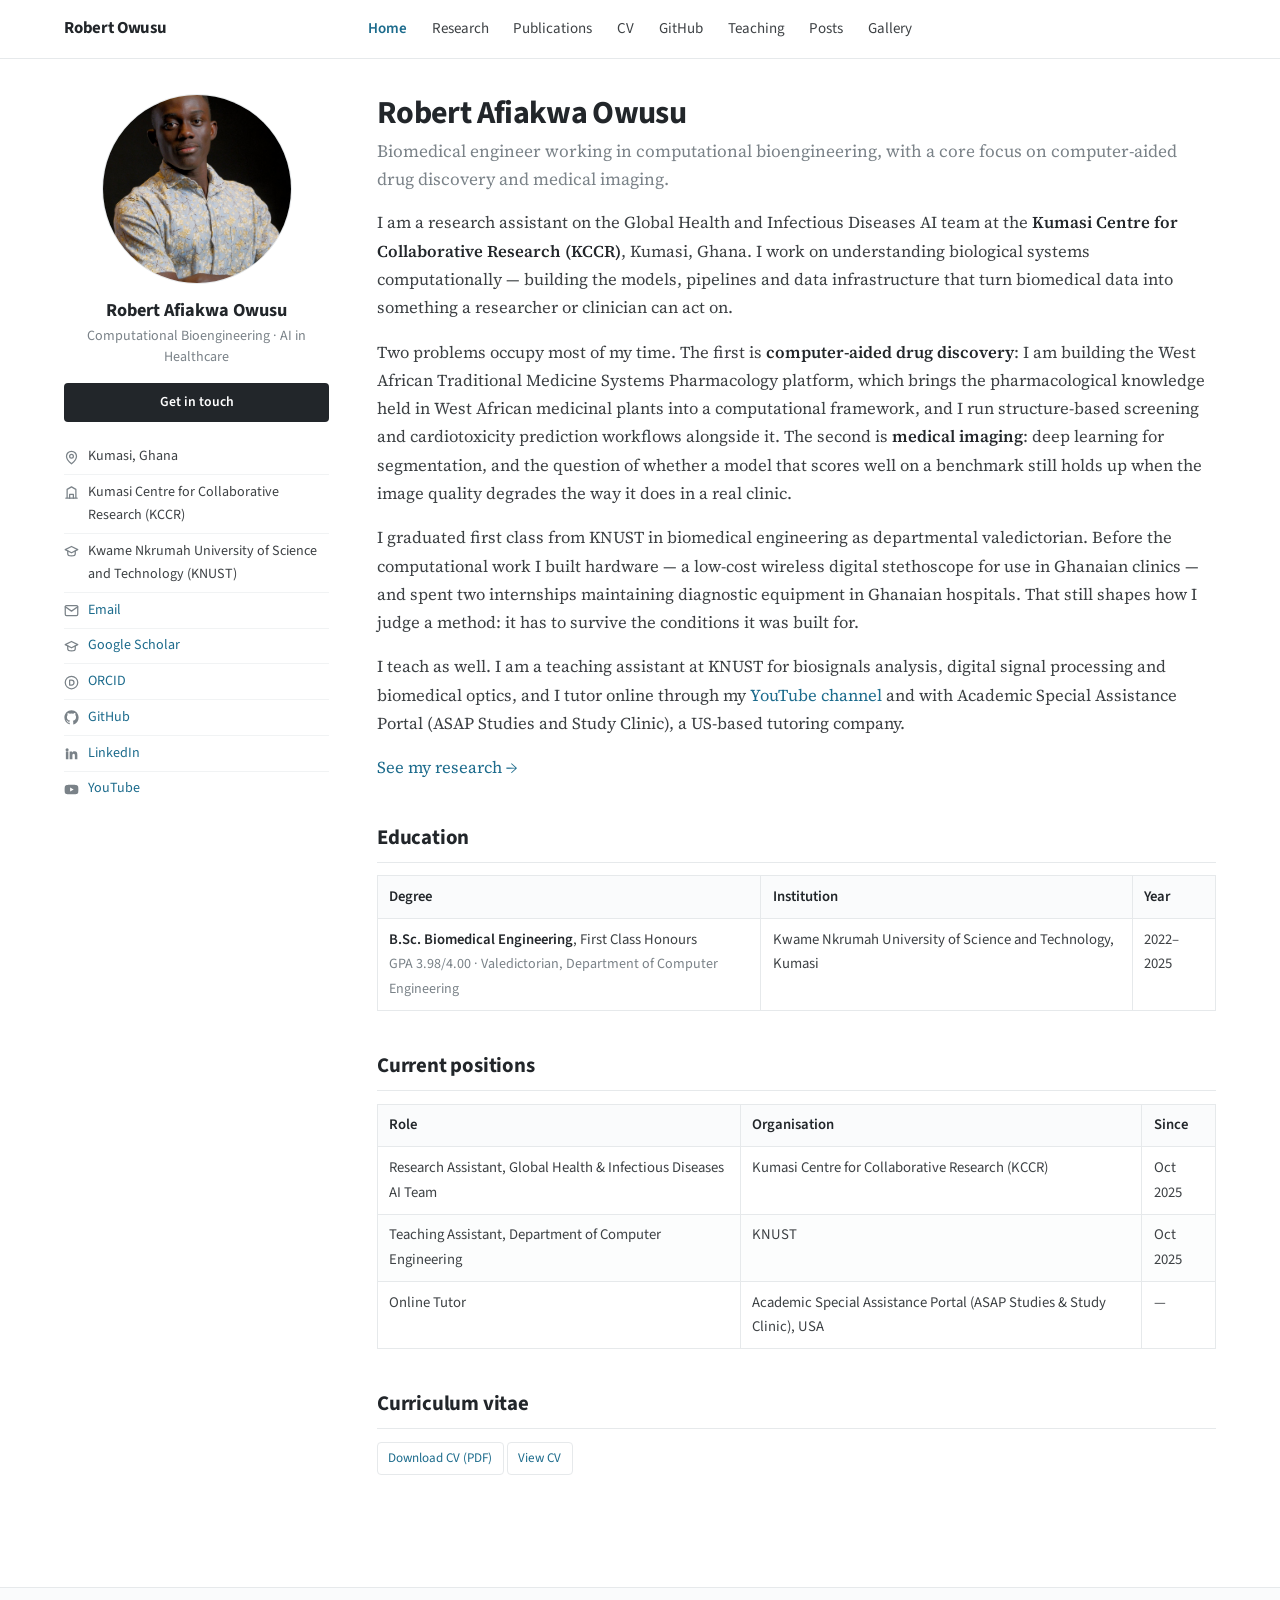
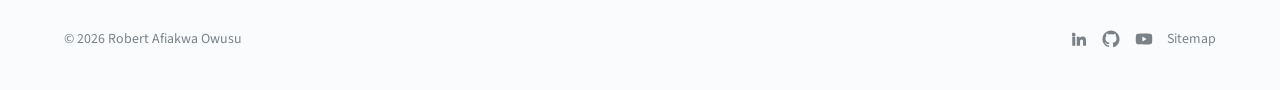
==== index.html @ a3a6f6d8 "Research Portfolio" ====
<!DOCTYPE html>
<html lang="en">
<head>
<meta charset="utf-8">
<meta name="viewport" content="width=device-width, initial-scale=1">
<title>Home · Robert Afiakwa Owusu</title>
<meta name="description" content="Robert Afiakwa Owusu — computational bioengineering, computer-aided drug discovery and medical imaging at KCCR, Kumasi, Ghana.">
<meta name="author" content="Robert Afiakwa Owusu">
<meta property="og:site_name" content="Robert Afiakwa Owusu">
<meta property="og:title" content="Home">
<meta property="og:description" content="Robert Afiakwa Owusu — computational bioengineering, computer-aided drug discovery and medical imaging at KCCR, Kumasi, Ghana.">
<meta property="og:type" content="website">
<meta property="og:image" content="https://raowusu15.github.io/assets/img/headshot.jpg">
<meta name="theme-color" content="#ffffff">
<link rel="icon" href="assets/img/headshot.jpg">
<link rel="preconnect" href="https://fonts.googleapis.com">
<link rel="preconnect" href="https://fonts.gstatic.com" crossorigin>
<link href="https://fonts.googleapis.com/css2?family=Source+Sans+3:wght@400;600;700&family=Source+Serif+4:opsz,wght@8..60,400;8..60,600&display=swap" rel="stylesheet">
<link rel="stylesheet" href="assets/css/style.css">
</head>
<body data-root="">
<a class="skip-link" href="#main">Skip to content</a>

<header class="masthead">
  <div class="masthead__inner">
    <a class="masthead__brand" href="">Robert Owusu</a>
    <nav class="nav" aria-label="Main">
        <a href="" aria-current="page">Home</a>
        <a href="research/">Research</a>
        <a href="publications/">Publications</a>
        <a href="cv/">CV</a>
        <a href="github/">GitHub</a>
        <a href="teaching/">Teaching</a>
        <a href="blog/">Posts</a>
        <a href="gallery/">Gallery</a>
    </nav>
    <button class="nav-toggle" aria-label="Menu" aria-expanded="false">
      <svg width="18" height="18" viewBox="0 0 24 24" fill="none" stroke="currentColor" stroke-width="2" stroke-linecap="round"><path d="M3 6h18M3 12h18M3 18h18"/></svg>
    </button>
  </div>
</header>

<div class="wrap">
      <aside class="author">
        <div class="author__avatar">
          <img src="assets/img/headshot.jpg" alt="Robert Afiakwa Owusu" width="190" height="190">
        </div>
        <div>
          <h2 class="author__name">Robert Afiakwa Owusu</h2>
          <p class="author__role">Computational Bioengineering &middot; AI in Healthcare</p>
          <a class="author__cta" href="mailto:robertowusu118@gmail.com">Get in touch</a>
          <ul class="author__meta">
            <li><svg viewBox="0 0 24 24" fill="none" stroke="currentColor" stroke-width="2" stroke-linecap="round" stroke-linejoin="round"><path d="M20 10c0 6-8 12-8 12s-8-6-8-12a8 8 0 0116 0z"/><circle cx="12" cy="10" r="3"/></svg><span>Kumasi, Ghana</span></li>
            <li><svg viewBox="0 0 24 24" fill="none" stroke="currentColor" stroke-width="2" stroke-linecap="round" stroke-linejoin="round"><path d="M3 21h18M5 21V7l7-4 7 4v14"/><path d="M9 21v-6h6v6"/></svg><span>Kumasi Centre for Collaborative Research (KCCR)</span></li>
            <li><svg viewBox="0 0 24 24" fill="none" stroke="currentColor" stroke-width="2" stroke-linecap="round" stroke-linejoin="round"><path d="M22 9 12 4 2 9l10 5 10-5z"/><path d="M6 11v5c0 1.7 2.7 3 6 3s6-1.3 6-3v-5"/></svg><span>Kwame Nkrumah University of Science and Technology (KNUST)</span></li>
            <li><svg viewBox="0 0 24 24" fill="none" stroke="currentColor" stroke-width="2" stroke-linecap="round" stroke-linejoin="round"><rect x="2" y="4" width="20" height="16" rx="2"/><path d="m2 6 10 7L22 6"/></svg><a href="mailto:robertowusu118@gmail.com">Email</a></li>
            <li><svg viewBox="0 0 24 24" fill="none" stroke="currentColor" stroke-width="2" stroke-linecap="round" stroke-linejoin="round"><path d="M22 9 12 4 2 9l10 5 10-5z"/><path d="M6 11v5c0 1.7 2.7 3 6 3s6-1.3 6-3v-5"/></svg><a href="https://scholar.google.com/citations?user=YOUR_ID" target="_blank" rel="noopener">Google Scholar</a></li>
            <li><svg viewBox="0 0 24 24" fill="none" stroke="currentColor" stroke-width="2" stroke-linecap="round" stroke-linejoin="round"><circle cx="12" cy="12" r="10"/><path d="M9 8v8M9 8h3a4 4 0 010 8H9"/></svg><a href="https://orcid.org/0000-0000-0000-0000" target="_blank" rel="noopener">ORCID</a></li>
            <li><svg viewBox="0 0 24 24" fill="currentColor"><path d="M12 .5C5.7.5.6 5.6.6 12c0 5 3.3 9.3 7.8 10.8.6.1.8-.2.8-.6v-2c-3.2.7-3.9-1.5-3.9-1.5-.5-1.3-1.3-1.7-1.3-1.7-1-.7.1-.7.1-.7 1.1.1 1.7 1.2 1.7 1.2 1 1.8 2.7 1.3 3.4 1 .1-.7.4-1.3.7-1.6-2.6-.3-5.3-1.3-5.3-5.8 0-1.3.5-2.3 1.2-3.2 0-.3-.5-1.5.1-3.1 0 0 1-.3 3.2 1.2a11 11 0 015.8 0C17.1 4.6 18 4.9 18 4.9c.6 1.6.2 2.8.1 3.1.8.9 1.2 1.9 1.2 3.2 0 4.5-2.7 5.5-5.3 5.8.4.4.8 1.1.8 2.2v3.3c0 .3.2.7.8.6 4.5-1.5 7.8-5.8 7.8-10.8C23.4 5.6 18.3.5 12 .5z"/></svg><a href="https://github.com/raowusu15" target="_blank" rel="noopener">GitHub</a></li>
            <li><svg viewBox="0 0 24 24" fill="currentColor"><path d="M4.98 3.5a2.5 2.5 0 11-.02 5 2.5 2.5 0 01.02-5zM3 8.98h4V21H3zM9 8.98h3.8v1.64h.06c.53-1 1.83-2.06 3.76-2.06 4.02 0 4.76 2.65 4.76 6.1V21h-4v-5.5c0-1.31-.02-3-1.83-3-1.83 0-2.11 1.43-2.11 2.9V21H9z"/></svg><a href="https://www.linkedin.com/in/robertowusu1" target="_blank" rel="noopener">LinkedIn</a></li>
            <li><svg viewBox="0 0 24 24" fill="currentColor"><path d="M23 12s0-3.4-.4-5a2.9 2.9 0 00-2-2C18.8 4.5 12 4.5 12 4.5s-6.8 0-8.6.5a2.9 2.9 0 00-2 2C1 8.6 1 12 1 12s0 3.4.4 5a2.9 2.9 0 002 2c1.8.5 8.6.5 8.6.5s6.8 0 8.6-.5a2.9 2.9 0 002-2c.4-1.6.4-5 .4-5zM9.8 15.3V8.7l5.7 3.3z"/></svg><a href="https://youtube.com/@calculusfamily7274" target="_blank" rel="noopener">YouTube</a></li>
          </ul>
        </div>
      </aside>
  <main class="content" id="main">
    <h1 class="page-title">Robert Afiakwa Owusu</h1>
    <p class="page-lede">Biomedical engineer working in computational bioengineering, with a core focus on
      computer-aided drug discovery and medical imaging.</p>

    <div class="prose-serif">
      <p>I am a research assistant on the Global Health and Infectious Diseases AI team at the
        <strong>Kumasi Centre for Collaborative Research (KCCR)</strong>, Kumasi, Ghana. I work on
        understanding biological systems computationally &mdash; building the models, pipelines and data
        infrastructure that turn biomedical data into something a researcher or clinician can act on.</p>

      <p>Two problems occupy most of my time. The first is <strong>computer-aided drug discovery</strong>:
        I am building the West African Traditional Medicine Systems Pharmacology platform, which brings the
        pharmacological knowledge held in West African medicinal plants into a computational framework, and
        I run structure-based screening and cardiotoxicity prediction workflows alongside it. The second is
        <strong>medical imaging</strong>: deep learning for segmentation, and the question of whether a model
        that scores well on a benchmark still holds up when the image quality degrades the way it does in a
        real clinic.</p>

      <p>I graduated first class from KNUST in biomedical engineering as departmental valedictorian. Before
        the computational work I built hardware &mdash; a low-cost wireless digital stethoscope for use in
        Ghanaian clinics &mdash; and spent two internships maintaining diagnostic equipment in Ghanaian
        hospitals. That still shapes how I judge a method: it has to survive the conditions it was built for.</p>

      <p>I teach as well. I am a teaching assistant at KNUST for biosignals analysis, digital signal
        processing and biomedical optics, and I tutor online through my
        <a href="https://youtube.com/@calculusfamily7274" target="_blank" rel="noopener">YouTube channel</a>
        and with Academic Special Assistance Portal (ASAP Studies and Study Clinic), a US-based tutoring company.</p>

      <p><a href="research/">See my research &rarr;</a></p>
    </div>

    <h2>Education</h2>
    <div class="table-wrap">
      <table>
        <thead><tr><th>Degree</th><th>Institution</th><th>Year</th></tr></thead>
        <tbody>
          <tr>
            <td><strong>B.Sc. Biomedical Engineering</strong>, First Class Honours<br>
              <span style="color:#7a8288;font-size:.88rem;">GPA 3.98/4.00 &middot; Valedictorian, Department of Computer Engineering</span></td>
            <td>Kwame Nkrumah University of Science and Technology, Kumasi</td>
            <td>2022&ndash;2025</td>
          </tr>
        </tbody>
      </table>
    </div>

    <h2>Current positions</h2>
    <div class="table-wrap">
      <table>
        <thead><tr><th>Role</th><th>Organisation</th><th>Since</th></tr></thead>
        <tbody>
          <tr><td>Research Assistant, Global Health &amp; Infectious Diseases AI Team</td><td>Kumasi Centre for Collaborative Research (KCCR)</td><td>Oct 2025</td></tr>
          <tr><td>Teaching Assistant, Department of Computer Engineering</td><td>KNUST</td><td>Oct 2025</td></tr>
          <tr><td>Online Tutor</td><td>Academic Special Assistance Portal (ASAP Studies &amp; Study Clinic), USA</td><td>&mdash;</td></tr>
        </tbody>
      </table>
    </div>

    <h2>Curriculum vitae</h2>
    <p><a class="pill" href="files/Robert_Owusu_CV.pdf" target="_blank" rel="noopener">Download CV (PDF)</a>
       <a class="pill" href="cv/">View CV</a></p>

  </main>
</div>

<footer class="footer">
  <div class="footer__inner">
    <p>&copy; <span id="year">2026</span> Robert Afiakwa Owusu</p>
    <div class="footer__social">
      <a href="https://www.linkedin.com/in/robertowusu1" target="_blank" rel="noopener" aria-label="LinkedIn"><svg viewBox="0 0 24 24" fill="currentColor"><path d="M4.98 3.5a2.5 2.5 0 11-.02 5 2.5 2.5 0 01.02-5zM3 8.98h4V21H3zM9 8.98h3.8v1.64h.06c.53-1 1.83-2.06 3.76-2.06 4.02 0 4.76 2.65 4.76 6.1V21h-4v-5.5c0-1.31-.02-3-1.83-3-1.83 0-2.11 1.43-2.11 2.9V21H9z"/></svg></a>
      <a href="https://github.com/raowusu15" target="_blank" rel="noopener" aria-label="GitHub"><svg viewBox="0 0 24 24" fill="currentColor"><path d="M12 .5C5.7.5.6 5.6.6 12c0 5 3.3 9.3 7.8 10.8.6.1.8-.2.8-.6v-2c-3.2.7-3.9-1.5-3.9-1.5-.5-1.3-1.3-1.7-1.3-1.7-1-.7.1-.7.1-.7 1.1.1 1.7 1.2 1.7 1.2 1 1.8 2.7 1.3 3.4 1 .1-.7.4-1.3.7-1.6-2.6-.3-5.3-1.3-5.3-5.8 0-1.3.5-2.3 1.2-3.2 0-.3-.5-1.5.1-3.1 0 0 1-.3 3.2 1.2a11 11 0 015.8 0C17.1 4.6 18 4.9 18 4.9c.6 1.6.2 2.8.1 3.1.8.9 1.2 1.9 1.2 3.2 0 4.5-2.7 5.5-5.3 5.8.4.4.8 1.1.8 2.2v3.3c0 .3.2.7.8.6 4.5-1.5 7.8-5.8 7.8-10.8C23.4 5.6 18.3.5 12 .5z"/></svg></a>
      <a href="https://youtube.com/@calculusfamily7274" target="_blank" rel="noopener" aria-label="YouTube"><svg viewBox="0 0 24 24" fill="currentColor"><path d="M23 12s0-3.4-.4-5a2.9 2.9 0 00-2-2C18.8 4.5 12 4.5 12 4.5s-6.8 0-8.6.5a2.9 2.9 0 00-2 2C1 8.6 1 12 1 12s0 3.4.4 5a2.9 2.9 0 002 2c1.8.5 8.6.5 8.6.5s6.8 0 8.6-.5a2.9 2.9 0 002-2c.4-1.6.4-5 .4-5zM9.8 15.3V8.7l5.7 3.3z"/></svg></a>
      <a href="sitemap/">Sitemap</a>
    </div>
  </div>
</footer>

<script src="assets/js/site.js"></script>
</body>
</html>
---- assets/css/style.css ----
/* ==========================================================================
   Robert Afiakwa Owusu — personal academic site
   Light academic layout: sticky masthead + sticky author sidebar + content.
   ========================================================================== */

:root{
  --bg:#ffffff;
  --bg-soft:#fafbfc;
  --text:#3d4144;
  --text-strong:#22262a;
  --muted:#7a8288;
  --border:#e6e9eb;
  --border-soft:#f1f3f4;
  --link:#1c6b8c;
  --link-hover:#12495f;
  --accent:#0f5c4a;
  --radius:4px;
  --sidebar-w:265px;
  --max:1200px;
  --masthead-h:58px;
  --font-ui:"Source Sans 3","Source Sans Pro",-apple-system,BlinkMacSystemFont,"Segoe UI",Helvetica,Arial,sans-serif;
  --font-serif:"Source Serif 4",Georgia,"Times New Roman",serif;
}

*,*::before,*::after{box-sizing:border-box;}

html{-webkit-text-size-adjust:100%;scroll-behavior:smooth;}

body{
  margin:0;
  background:var(--bg);
  color:var(--text);
  font-family:var(--font-ui);
  font-size:16px;
  line-height:1.65;
  -webkit-font-smoothing:antialiased;
}

img{max-width:100%;height:auto;display:block;}

a{color:var(--link);text-decoration:none;}
a:hover{color:var(--link-hover);text-decoration:underline;}

:focus-visible{outline:2px solid var(--link);outline-offset:2px;}

.skip-link{
  position:absolute;left:-9999px;top:0;background:var(--text-strong);color:#fff;
  padding:.6rem 1rem;z-index:200;
}
.skip-link:focus{left:0;}

/* ---------------------------------------------------------------- masthead */
.masthead{
  position:sticky;top:0;z-index:100;
  background:rgba(255,255,255,.96);
  backdrop-filter:saturate(180%) blur(8px);
  border-bottom:1px solid var(--border);
}
.masthead__inner{
  max-width:var(--max);margin:0 auto;padding:0 1.5rem;
  height:var(--masthead-h);
  display:grid;grid-template-columns:1fr auto 1fr;align-items:center;gap:1rem;
}
.masthead__brand{justify-self:start;}
.masthead__inner .nav{justify-self:center;}
.masthead__inner .nav-toggle{justify-self:end;}
.masthead__brand{
  font-weight:700;font-size:1.05rem;letter-spacing:-.01em;color:var(--text-strong);
  text-decoration:none;white-space:nowrap;
}
.masthead__brand:hover{color:var(--link);text-decoration:none;}

.nav{display:flex;align-items:center;gap:.15rem;}
.nav a{
  color:var(--text);font-size:.94rem;font-weight:400;
  padding:.45rem .7rem;border-radius:var(--radius);text-decoration:none;
  white-space:nowrap;
}
.nav a:hover{background:var(--border-soft);color:var(--link);text-decoration:none;}
.nav a[aria-current="page"]{color:var(--link);font-weight:600;}

.nav-toggle{
  display:none;background:none;border:1px solid var(--border);border-radius:var(--radius);
  padding:.4rem .55rem;cursor:pointer;color:var(--text-strong);
}

/* ------------------------------------------------------------------ layout */
.wrap{
  max-width:var(--max);margin:0 auto;padding:2.2rem 1.5rem 4rem;
  display:grid;grid-template-columns:var(--sidebar-w) 1fr;gap:3rem;
  align-items:start;
}

/* ----------------------------------------------------------- author sidebar */
.author{position:sticky;top:calc(var(--masthead-h) + 1.75rem);}
.author__avatar img{
  width:190px;height:190px;object-fit:cover;border-radius:50%;
  border:1px solid var(--border);margin:0 auto .95rem;
}
.author__name{
  font-size:1.14rem;font-weight:700;color:var(--text-strong);
  margin:0 0 .2rem;line-height:1.3;text-align:center;
}
.author__role{
  font-size:.88rem;color:var(--muted);margin:0 0 1rem;text-align:center;line-height:1.45;
}
.author__cta{
  display:block;text-align:center;background:var(--text-strong);color:#fff;
  font-size:.86rem;font-weight:600;padding:.5rem 1rem;border-radius:var(--radius);
  text-decoration:none;margin-bottom:1.1rem;
}
.author__cta:hover{background:var(--accent);color:#fff;text-decoration:none;}

.author__meta{list-style:none;margin:0;padding:0;font-size:.88rem;}
.author__meta li{
  display:flex;align-items:flex-start;gap:.55rem;
  padding:.36rem 0;color:var(--text);
}
.author__meta li + li{border-top:1px solid var(--border-soft);}
.author__meta svg{width:15px;height:15px;flex:0 0 15px;margin-top:.28rem;color:var(--muted);}
.author__meta a{word-break:break-word;}

/* ----------------------------------------------------------------- content */
.content{min-width:0;}

.page-title{
  font-size:2rem;font-weight:700;line-height:1.2;letter-spacing:-.02em;
  color:var(--text-strong);margin:0 0 .35rem;
}
.page-lede{
  font-family:var(--font-serif);font-size:1.08rem;color:var(--muted);
  margin:0 0 1.6rem;line-height:1.6;
}
.rule{border:0;border-top:1px solid var(--border);margin:2.2rem 0;}

.content h2{
  font-size:1.3rem;font-weight:700;color:var(--text-strong);
  margin:2.4rem 0 .8rem;padding-bottom:.4rem;border-bottom:1px solid var(--border);
  letter-spacing:-.01em;
}
.content h3{font-size:1.05rem;font-weight:700;color:var(--text-strong);margin:1.6rem 0 .45rem;}
.content h4{font-size:.95rem;font-weight:700;color:var(--text-strong);margin:1.1rem 0 .3rem;}
.content p{margin:0 0 1rem;}
.content ul,.content ol{margin:0 0 1rem;padding-left:1.3rem;}
.content li{margin-bottom:.35rem;}
.content strong{color:var(--text-strong);font-weight:600;}

.prose-serif{font-family:var(--font-serif);font-size:1.04rem;line-height:1.7;}

/* --------------------------------------------------------------- research  */
.areas{display:grid;grid-template-columns:repeat(2,1fr);gap:1rem;margin:1.2rem 0 0;}
.area{
  border:1px solid var(--border);border-radius:var(--radius);overflow:hidden;
  background:var(--bg);transition:border-color .18s ease, transform .18s ease;
}
.area:hover{border-color:var(--link);transform:translateY(-2px);}
.area__img{aspect-ratio:16/9;overflow:hidden;background:var(--bg-soft);}
.area__img img{width:100%;height:100%;object-fit:cover;}
.area__body{padding:.85rem 1rem 1rem;}
.area__body h3{margin:0 0 .3rem;font-size:1rem;color:var(--text-strong);}
.area__body p{margin:0;font-size:.9rem;color:var(--muted);line-height:1.55;}
.area__sub{list-style:none;margin:.6rem 0 0;padding:0;}
.area__sub li{
  font-size:.86rem;color:var(--text);margin:0;padding:.28rem 0 .28rem .85rem;
  position:relative;line-height:1.45;
}
.area__sub li::before{
  content:"";position:absolute;left:0;top:.72em;
  width:4px;height:4px;border-radius:50%;background:var(--accent);
}
.area__sub li strong{color:var(--text-strong);font-weight:600;}
.area--wide{grid-column:1 / -1;}
.area__training{
  margin-top:.7rem;padding-top:.6rem;border-top:1px solid var(--border-soft);
  font-size:.82rem;color:var(--muted);
}
.area__training a{font-weight:600;}

/* ----------------------------------------------------------------- tables  */
.table-wrap{overflow-x:auto;margin:0 0 1.2rem;}
table{border-collapse:collapse;width:100%;font-size:.92rem;}
th,td{border:1px solid var(--border);padding:.55rem .7rem;text-align:left;vertical-align:top;}
th{background:var(--bg-soft);font-weight:600;color:var(--text-strong);white-space:nowrap;}
tbody tr:nth-child(even){background:#fcfdfd;}

/* -------------------------------------------------------------- list items */
.entry{padding:1.1rem 0;border-bottom:1px solid var(--border-soft);}
.entry:first-of-type{padding-top:.4rem;}
.entry__title{font-size:1.02rem;font-weight:700;color:var(--text-strong);margin:0 0 .25rem;line-height:1.4;}
.entry__title a{color:var(--text-strong);}
.entry__title a:hover{color:var(--link);}
.entry__meta{font-size:.87rem;color:var(--muted);margin:0 0 .4rem;}
.entry__venue{font-style:italic;}
.entry__desc{font-size:.93rem;margin:0 0 .5rem;}
.entry__links{display:flex;flex-wrap:wrap;gap:.4rem;}

.tag{
  display:inline-block;font-size:.74rem;font-weight:600;letter-spacing:.04em;
  text-transform:uppercase;padding:.16rem .5rem;border-radius:2px;
  background:var(--bg-soft);border:1px solid var(--border);color:var(--muted);
}
.tag--live{background:#eef7f2;border-color:#cde6da;color:var(--accent);}
.tag--prep{background:#fdf6ec;border-color:#f0e0c6;color:#8a6321;}

.pill{
  display:inline-block;font-size:.82rem;padding:.3rem .65rem;border-radius:var(--radius);
  border:1px solid var(--border);color:var(--link);text-decoration:none;background:var(--bg);
}
.pill:hover{border-color:var(--link);background:var(--bg-soft);text-decoration:none;}

.year-heading{
  font-size:.82rem;font-weight:700;letter-spacing:.09em;text-transform:uppercase;
  color:var(--muted);margin:2rem 0 .5rem;padding-bottom:.3rem;border-bottom:1px solid var(--border);
}

/* ---------------------------------------------------------------- gallery  */
.album{margin-bottom:2.6rem;}
.album__head h2{margin-bottom:.3rem;}
.album__note{font-size:.93rem;color:var(--muted);margin:0 0 1rem;}
.grid-photos{
  display:grid;grid-template-columns:repeat(auto-fill,minmax(190px,1fr));gap:.7rem;
}
.photo{
  border:1px solid var(--border);border-radius:var(--radius);overflow:hidden;
  aspect-ratio:1/1;background:var(--bg-soft);cursor:zoom-in;padding:0;
}
.photo img{
  width:100%;height:100%;object-fit:cover;
  transition:transform .3s ease,opacity .2s ease;
}
.photo:hover img{transform:scale(1.05);opacity:.92;}

.lightbox{
  position:fixed;inset:0;background:rgba(15,18,20,.94);z-index:300;
  display:none;align-items:center;justify-content:center;padding:2rem;
}
.lightbox[open],.lightbox.is-open{display:flex;}
.lightbox img{max-width:100%;max-height:86vh;border-radius:var(--radius);}
.lightbox__close{
  position:absolute;top:1rem;right:1.25rem;background:none;border:0;color:#fff;
  font-size:2.2rem;line-height:1;cursor:pointer;padding:.2rem .5rem;
}
.lightbox__cap{
  position:absolute;bottom:1.2rem;left:0;right:0;text-align:center;color:#e8ebed;font-size:.9rem;
}

/* ------------------------------------------------------------------ notes  */
.callout{
  border-left:3px solid var(--accent);background:var(--bg-soft);
  padding:.85rem 1.1rem;margin:1.2rem 0;font-size:.92rem;border-radius:0 var(--radius) var(--radius) 0;
}
.callout p:last-child{margin-bottom:0;}

.empty{
  border:1px dashed var(--border);border-radius:var(--radius);
  padding:2rem 1.5rem;text-align:center;color:var(--muted);font-size:.94rem;
}

/* ----------------------------------------------------------------- footer  */
.footer{border-top:1px solid var(--border);background:var(--bg-soft);margin-top:2rem;}
.footer__inner{
  max-width:var(--max);margin:0 auto;padding:1.6rem 1.5rem;
  display:flex;flex-wrap:wrap;gap:1rem;align-items:center;justify-content:space-between;
  font-size:.87rem;color:var(--muted);
}
.footer__social{display:flex;gap:.9rem;align-items:center;}
.footer__social a{color:var(--muted);display:inline-flex;}
.footer__social a:hover{color:var(--link);}
.footer__social svg{width:18px;height:18px;}

/* -------------------------------------------------------------- responsive */
@media (max-width:980px){
  .wrap{grid-template-columns:1fr;gap:2rem;padding-top:1.6rem;}
  .author{position:static;display:grid;grid-template-columns:150px 1fr;gap:1.4rem;align-items:start;
          padding-bottom:1.5rem;border-bottom:1px solid var(--border);}
  .author__avatar img{width:150px;height:150px;margin:0;}
  .author__name,.author__role{text-align:left;}
  .author__cta{display:inline-block;}
  .areas{grid-template-columns:1fr;}
}

@media (max-width:720px){
  .nav{
    display:none;position:absolute;top:var(--masthead-h);left:0;right:0;
    flex-direction:column;align-items:stretch;gap:0;
    background:#fff;border-bottom:1px solid var(--border);padding:.4rem .8rem .8rem;
    box-shadow:0 8px 24px rgba(0,0,0,.06);
  }
  .nav.is-open{display:flex;}
  .nav a{padding:.6rem .5rem;border-bottom:1px solid var(--border-soft);border-radius:0;}
  .nav-toggle{display:inline-flex;}
  .author{grid-template-columns:1fr;}
  .author__avatar img{width:130px;height:130px;}
  .page-title{font-size:1.6rem;}
  .grid-photos{grid-template-columns:repeat(auto-fill,minmax(140px,1fr));}
}

@media (prefers-reduced-motion:reduce){
  *{animation:none !important;transition:none !important;scroll-behavior:auto !important;}
}

@media print{
  .masthead,.footer,.author__cta,.nav-toggle{display:none !important;}
  .wrap{grid-template-columns:1fr;padding:0;}
  a{color:#000;text-decoration:none;}
}


/* ---------------------------------------------------- research page (v2) */
.research-areas{
  display:grid;grid-template-columns:repeat(3,1fr);gap:1.1rem;margin:1.2rem 0 0;
}
.rarea{
  border:1px solid var(--border);border-radius:var(--radius);overflow:hidden;
  background:var(--bg);transition:border-color .18s ease, transform .18s ease;
}
.rarea:hover{border-color:var(--link);transform:translateY(-2px);}
.rarea__img{aspect-ratio:16/10;overflow:hidden;background:var(--bg-soft);}
.rarea__img img{width:100%;height:100%;object-fit:cover;}
.rarea__body{padding:.85rem 1rem 1rem;}
.rarea__body h3{margin:0 0 .3rem;font-size:1rem;color:var(--text-strong);line-height:1.35;}
.rarea__body p{margin:0;font-size:.88rem;color:var(--muted);line-height:1.55;}

/* active research blocks */
.active-block{
  border:1px solid var(--border);border-radius:var(--radius);overflow:hidden;
  background:var(--bg);margin-bottom:1.6rem;
}
.active-block__img{
  width:100%;max-height:300px;overflow:hidden;background:var(--bg-soft);
  border-bottom:1px solid var(--border);
}
.active-block__img img{width:100%;height:100%;object-fit:cover;display:block;}
.active-block__body{padding:1.1rem 1.3rem 1.3rem;}
.active-block__body h3{
  margin:0 0 .2rem;font-size:1.12rem;color:var(--text-strong);letter-spacing:-.01em;
}
.active-block__lede{
  margin:0 0 .9rem;font-size:.92rem;color:var(--muted);line-height:1.6;
}
.work-list{list-style:none;margin:0;padding:0;}
.work-list li{
  position:relative;padding:.5rem 0 .5rem 1.05rem;font-size:.93rem;line-height:1.55;
  border-top:1px solid var(--border-soft);
}
.work-list li:first-child{border-top:0;}
.work-list li::before{
  content:"";position:absolute;left:0;top:1.05em;
  width:5px;height:5px;border-radius:50%;background:var(--accent);
}
.work-list strong{color:var(--text-strong);font-weight:600;}
.work-list .work-meta{display:block;font-size:.83rem;color:var(--muted);margin-top:.12rem;}

@media (max-width:980px){
  .research-areas{grid-template-columns:1fr;}
}
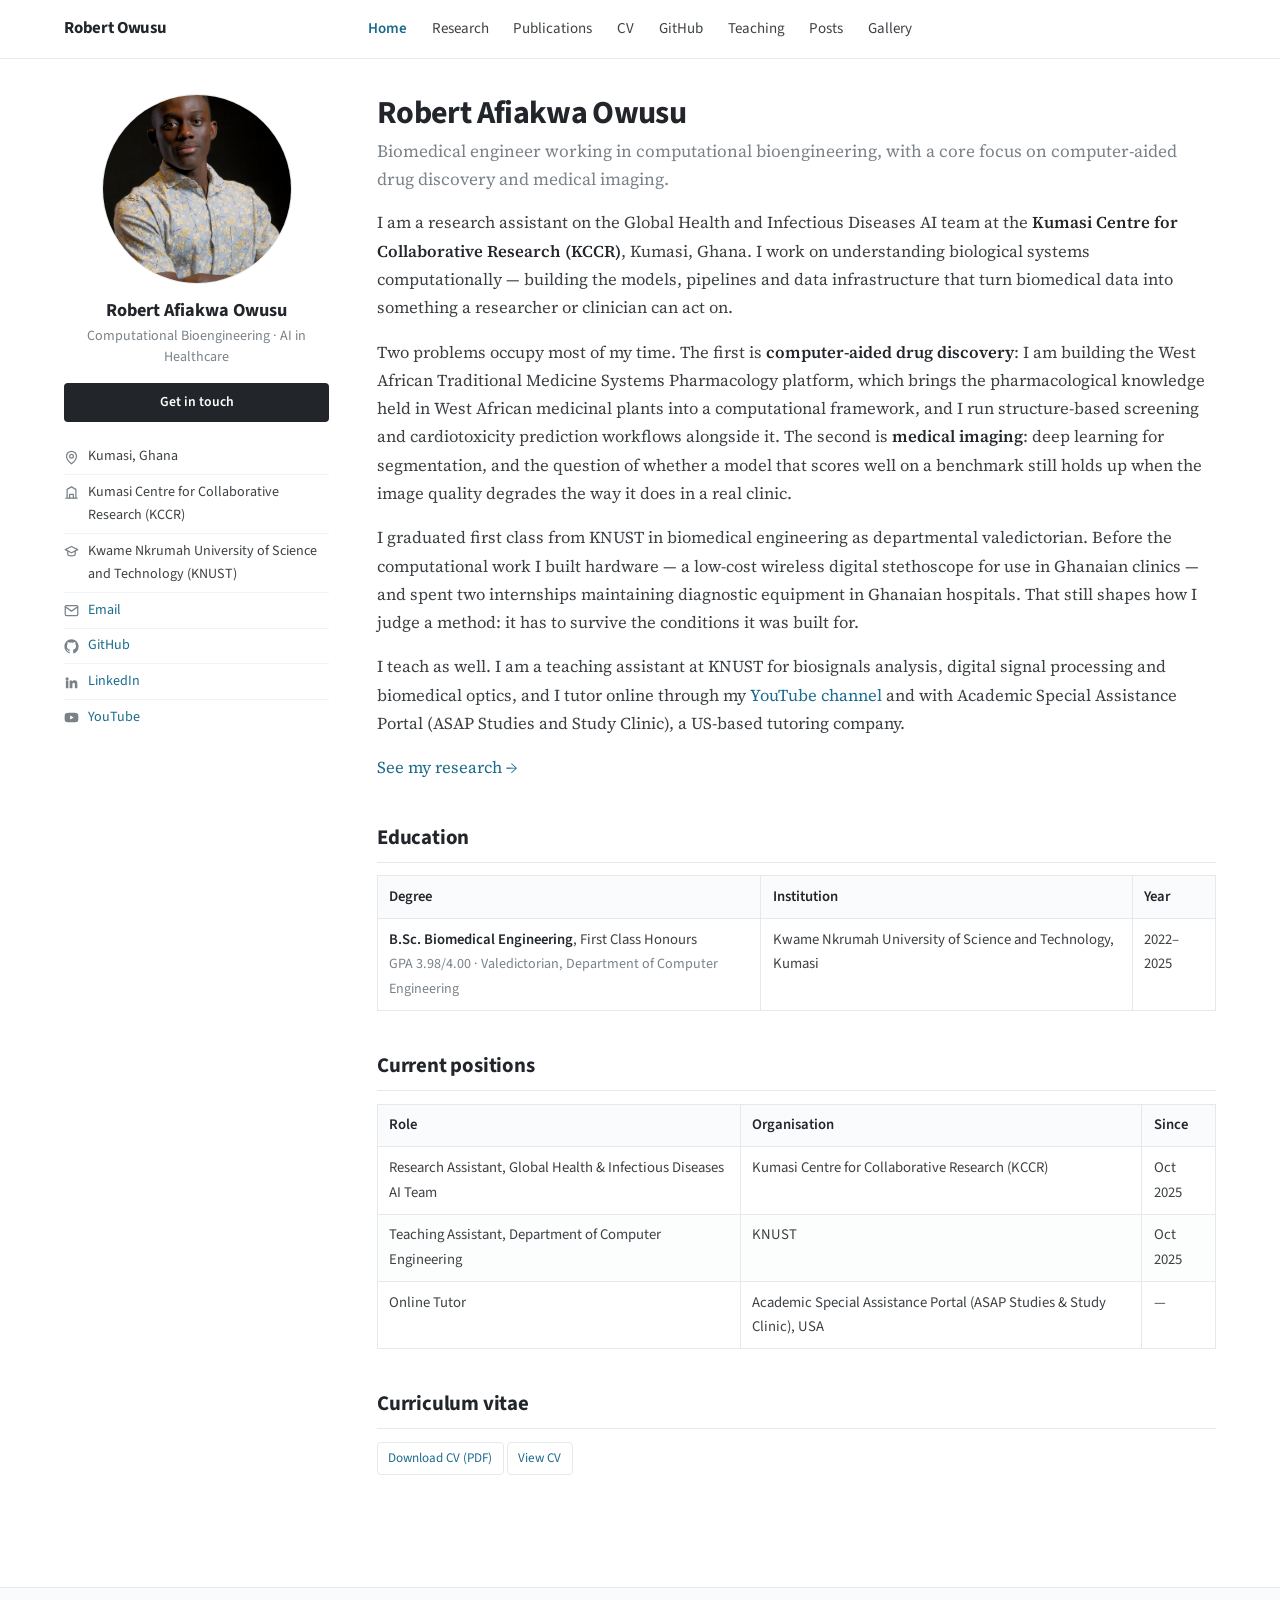
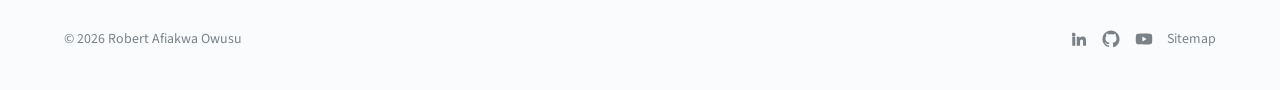
==== commit bb567013: "Imroved" ====
--- a/index.html
+++ b/index.html
@@ -54,8 +54,6 @@
             <li><svg viewBox="0 0 24 24" fill="none" stroke="currentColor" stroke-width="2" stroke-linecap="round" stroke-linejoin="round"><path d="M3 21h18M5 21V7l7-4 7 4v14"/><path d="M9 21v-6h6v6"/></svg><span>Kumasi Centre for Collaborative Research (KCCR)</span></li>
             <li><svg viewBox="0 0 24 24" fill="none" stroke="currentColor" stroke-width="2" stroke-linecap="round" stroke-linejoin="round"><path d="M22 9 12 4 2 9l10 5 10-5z"/><path d="M6 11v5c0 1.7 2.7 3 6 3s6-1.3 6-3v-5"/></svg><span>Kwame Nkrumah University of Science and Technology (KNUST)</span></li>
             <li><svg viewBox="0 0 24 24" fill="none" stroke="currentColor" stroke-width="2" stroke-linecap="round" stroke-linejoin="round"><rect x="2" y="4" width="20" height="16" rx="2"/><path d="m2 6 10 7L22 6"/></svg><a href="mailto:robertowusu118@gmail.com">Email</a></li>
-            <li><svg viewBox="0 0 24 24" fill="none" stroke="currentColor" stroke-width="2" stroke-linecap="round" stroke-linejoin="round"><path d="M22 9 12 4 2 9l10 5 10-5z"/><path d="M6 11v5c0 1.7 2.7 3 6 3s6-1.3 6-3v-5"/></svg><a href="https://scholar.google.com/citations?user=YOUR_ID" target="_blank" rel="noopener">Google Scholar</a></li>
-            <li><svg viewBox="0 0 24 24" fill="none" stroke="currentColor" stroke-width="2" stroke-linecap="round" stroke-linejoin="round"><circle cx="12" cy="12" r="10"/><path d="M9 8v8M9 8h3a4 4 0 010 8H9"/></svg><a href="https://orcid.org/0000-0000-0000-0000" target="_blank" rel="noopener">ORCID</a></li>
             <li><svg viewBox="0 0 24 24" fill="currentColor"><path d="M12 .5C5.7.5.6 5.6.6 12c0 5 3.3 9.3 7.8 10.8.6.1.8-.2.8-.6v-2c-3.2.7-3.9-1.5-3.9-1.5-.5-1.3-1.3-1.7-1.3-1.7-1-.7.1-.7.1-.7 1.1.1 1.7 1.2 1.7 1.2 1 1.8 2.7 1.3 3.4 1 .1-.7.4-1.3.7-1.6-2.6-.3-5.3-1.3-5.3-5.8 0-1.3.5-2.3 1.2-3.2 0-.3-.5-1.5.1-3.1 0 0 1-.3 3.2 1.2a11 11 0 015.8 0C17.1 4.6 18 4.9 18 4.9c.6 1.6.2 2.8.1 3.1.8.9 1.2 1.9 1.2 3.2 0 4.5-2.7 5.5-5.3 5.8.4.4.8 1.1.8 2.2v3.3c0 .3.2.7.8.6 4.5-1.5 7.8-5.8 7.8-10.8C23.4 5.6 18.3.5 12 .5z"/></svg><a href="https://github.com/raowusu15" target="_blank" rel="noopener">GitHub</a></li>
             <li><svg viewBox="0 0 24 24" fill="currentColor"><path d="M4.98 3.5a2.5 2.5 0 11-.02 5 2.5 2.5 0 01.02-5zM3 8.98h4V21H3zM9 8.98h3.8v1.64h.06c.53-1 1.83-2.06 3.76-2.06 4.02 0 4.76 2.65 4.76 6.1V21h-4v-5.5c0-1.31-.02-3-1.83-3-1.83 0-2.11 1.43-2.11 2.9V21H9z"/></svg><a href="https://www.linkedin.com/in/robertowusu1" target="_blank" rel="noopener">LinkedIn</a></li>
             <li><svg viewBox="0 0 24 24" fill="currentColor"><path d="M23 12s0-3.4-.4-5a2.9 2.9 0 00-2-2C18.8 4.5 12 4.5 12 4.5s-6.8 0-8.6.5a2.9 2.9 0 00-2 2C1 8.6 1 12 1 12s0 3.4.4 5a2.9 2.9 0 002 2c1.8.5 8.6.5 8.6.5s6.8 0 8.6-.5a2.9 2.9 0 002-2c.4-1.6.4-5 .4-5zM9.8 15.3V8.7l5.7 3.3z"/></svg><a href="https://youtube.com/@calculusfamily7274" target="_blank" rel="noopener">YouTube</a></li>
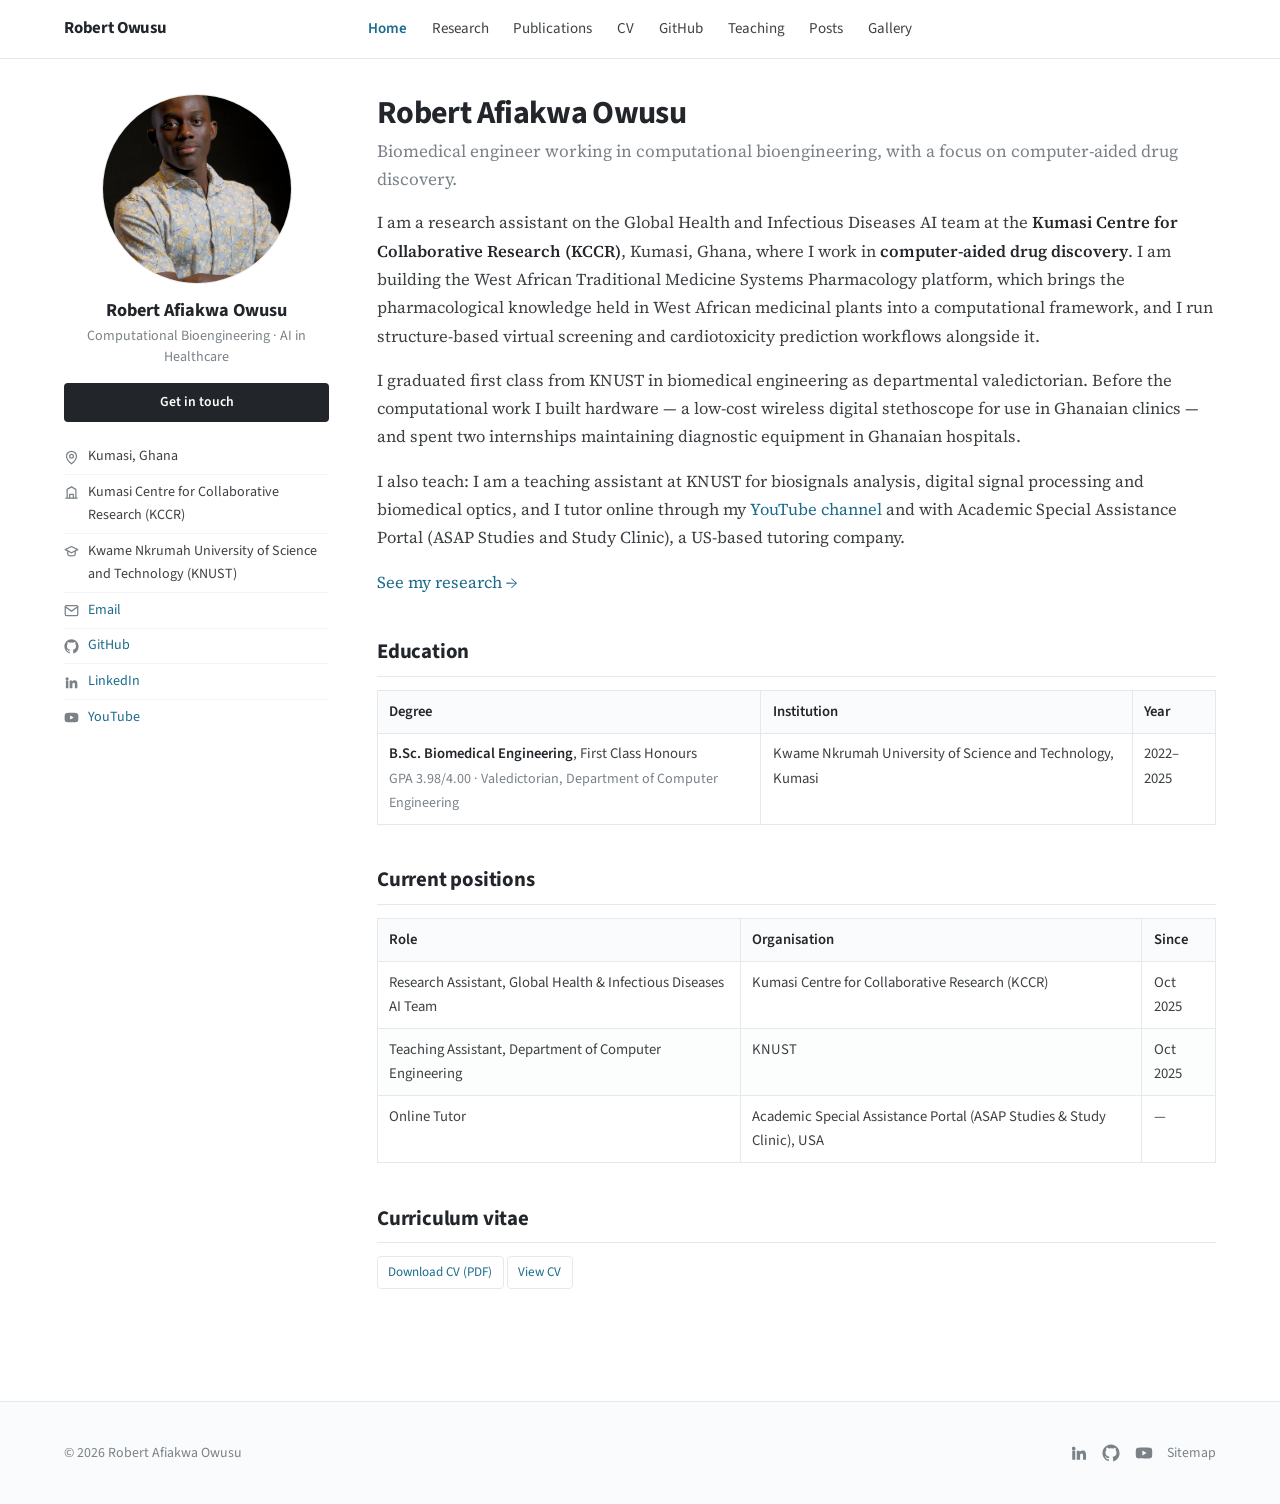
==== commit f0b53232: "Home upgrade" ====
--- a/index.html
+++ b/index.html
@@ -4,11 +4,11 @@
 <meta charset="utf-8">
 <meta name="viewport" content="width=device-width, initial-scale=1">
 <title>Home · Robert Afiakwa Owusu</title>
-<meta name="description" content="Robert Afiakwa Owusu — computational bioengineering, computer-aided drug discovery and medical imaging at KCCR, Kumasi, Ghana.">
+<meta name="description" content="Robert Afiakwa Owusu — computational bioengineering and computer-aided drug discovery at KCCR, Kumasi, Ghana.">
 <meta name="author" content="Robert Afiakwa Owusu">
 <meta property="og:site_name" content="Robert Afiakwa Owusu">
 <meta property="og:title" content="Home">
-<meta property="og:description" content="Robert Afiakwa Owusu — computational bioengineering, computer-aided drug discovery and medical imaging at KCCR, Kumasi, Ghana.">
+<meta property="og:description" content="Robert Afiakwa Owusu — computational bioengineering and computer-aided drug discovery at KCCR, Kumasi, Ghana.">
 <meta property="og:type" content="website">
 <meta property="og:image" content="https://raowusu15.github.io/assets/img/headshot.jpg">
 <meta name="theme-color" content="#ffffff">
@@ -62,29 +62,23 @@
       </aside>
   <main class="content" id="main">
     <h1 class="page-title">Robert Afiakwa Owusu</h1>
-    <p class="page-lede">Biomedical engineer working in computational bioengineering, with a core focus on
-      computer-aided drug discovery and medical imaging.</p>
+    <p class="page-lede">Biomedical engineer working in computational bioengineering, with a focus on
+      computer-aided drug discovery.</p>
 
     <div class="prose-serif">
       <p>I am a research assistant on the Global Health and Infectious Diseases AI team at the
-        <strong>Kumasi Centre for Collaborative Research (KCCR)</strong>, Kumasi, Ghana. I work on
-        understanding biological systems computationally &mdash; building the models, pipelines and data
-        infrastructure that turn biomedical data into something a researcher or clinician can act on.</p>
-
-      <p>Two problems occupy most of my time. The first is <strong>computer-aided drug discovery</strong>:
-        I am building the West African Traditional Medicine Systems Pharmacology platform, which brings the
-        pharmacological knowledge held in West African medicinal plants into a computational framework, and
-        I run structure-based screening and cardiotoxicity prediction workflows alongside it. The second is
-        <strong>medical imaging</strong>: deep learning for segmentation, and the question of whether a model
-        that scores well on a benchmark still holds up when the image quality degrades the way it does in a
-        real clinic.</p>
+        <strong>Kumasi Centre for Collaborative Research (KCCR)</strong>, Kumasi, Ghana, where I work in
+        <strong>computer-aided drug discovery</strong>. I am building the West African Traditional Medicine
+        Systems Pharmacology platform, which brings the pharmacological knowledge held in West African
+        medicinal plants into a computational framework, and I run structure-based virtual screening and
+        cardiotoxicity prediction workflows alongside it.</p>
 
       <p>I graduated first class from KNUST in biomedical engineering as departmental valedictorian. Before
         the computational work I built hardware &mdash; a low-cost wireless digital stethoscope for use in
         Ghanaian clinics &mdash; and spent two internships maintaining diagnostic equipment in Ghanaian
-        hospitals. That still shapes how I judge a method: it has to survive the conditions it was built for.</p>
+        hospitals.</p>
 
-      <p>I teach as well. I am a teaching assistant at KNUST for biosignals analysis, digital signal
+      <p>I also teach: I am a teaching assistant at KNUST for biosignals analysis, digital signal
         processing and biomedical optics, and I tutor online through my
         <a href="https://youtube.com/@calculusfamily7274" target="_blank" rel="noopener">YouTube channel</a>
         and with Academic Special Assistance Portal (ASAP Studies and Study Clinic), a US-based tutoring company.</p>
@@ -140,4 +134,4 @@
 
 <script src="assets/js/site.js"></script>
 </body>
-</html>
+</html>
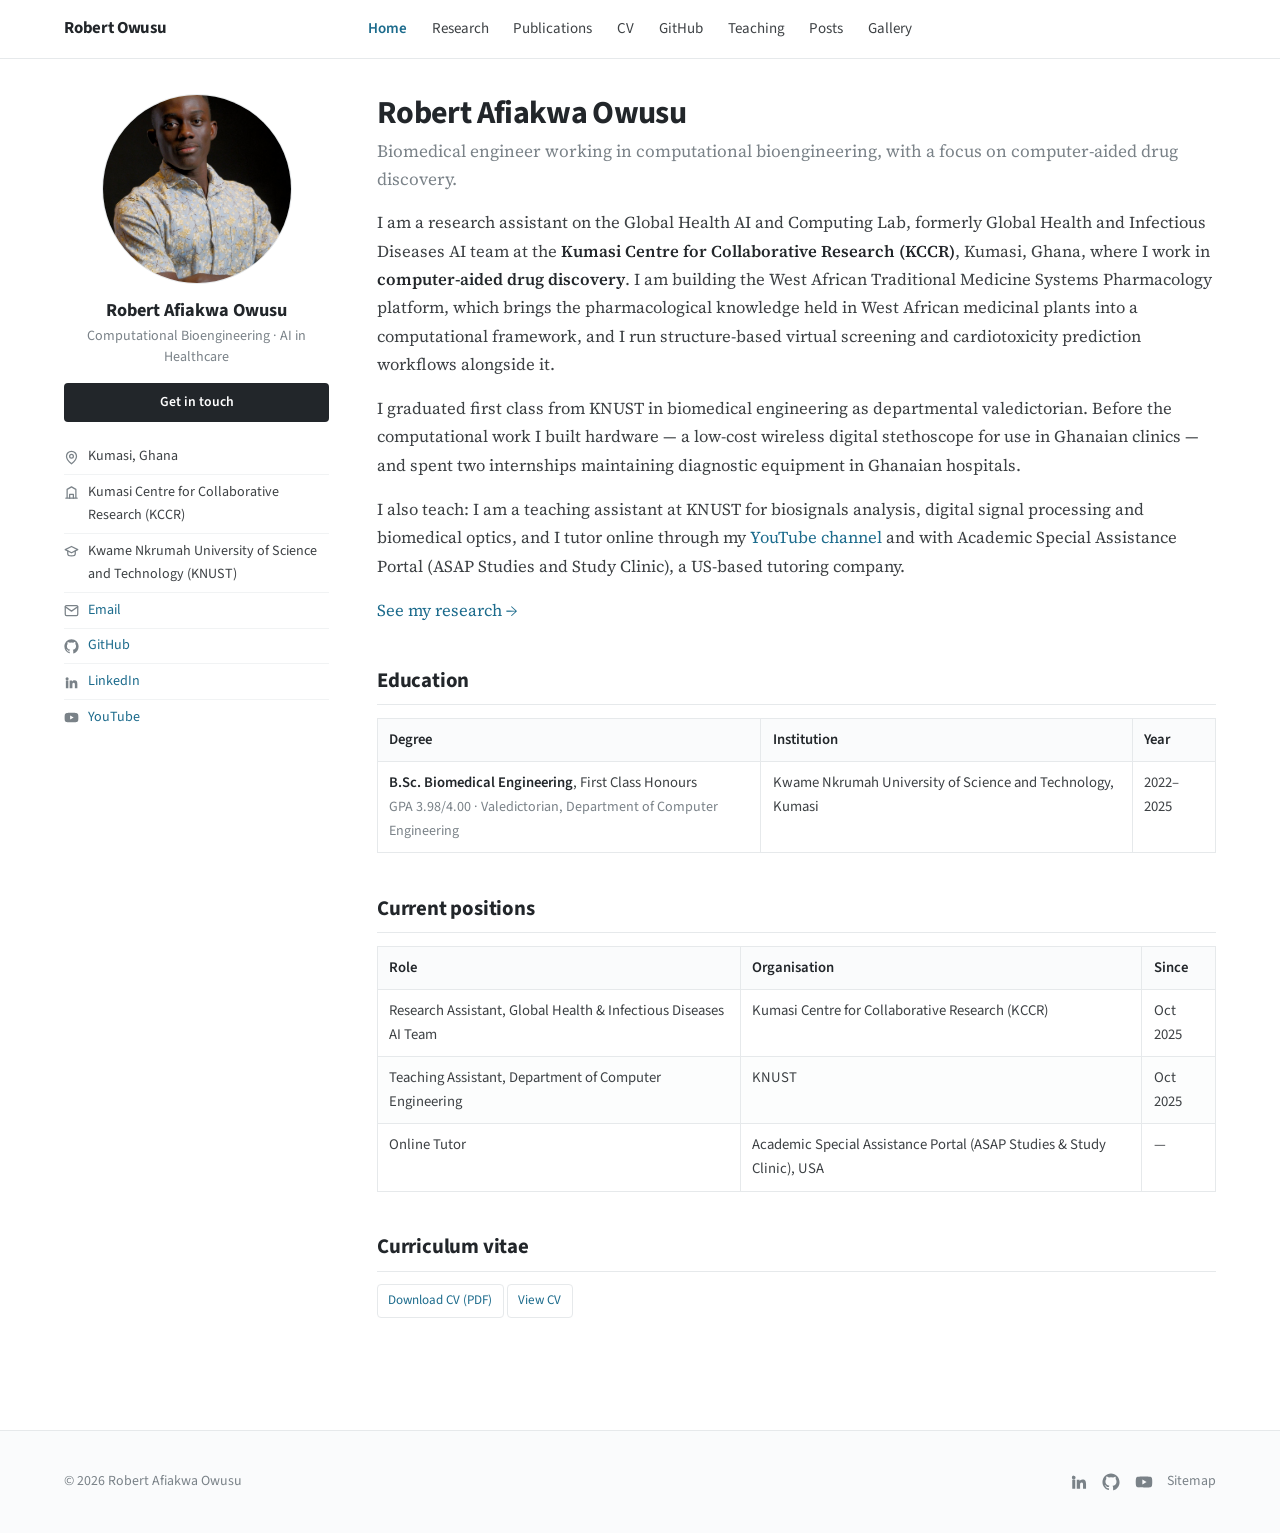
==== commit ca24064d: "Pages" ====
--- a/index.html
+++ b/index.html
@@ -66,7 +66,7 @@
       computer-aided drug discovery.</p>
 
     <div class="prose-serif">
-      <p>I am a research assistant on the Global Health and Infectious Diseases AI team at the
+      <p>I am a research assistant on the Global Health AI and Computing Lab, formerly Global Health and Infectious Diseases AI team at the
         <strong>Kumasi Centre for Collaborative Research (KCCR)</strong>, Kumasi, Ghana, where I work in
         <strong>computer-aided drug discovery</strong>. I am building the West African Traditional Medicine
         Systems Pharmacology platform, which brings the pharmacological knowledge held in West African
